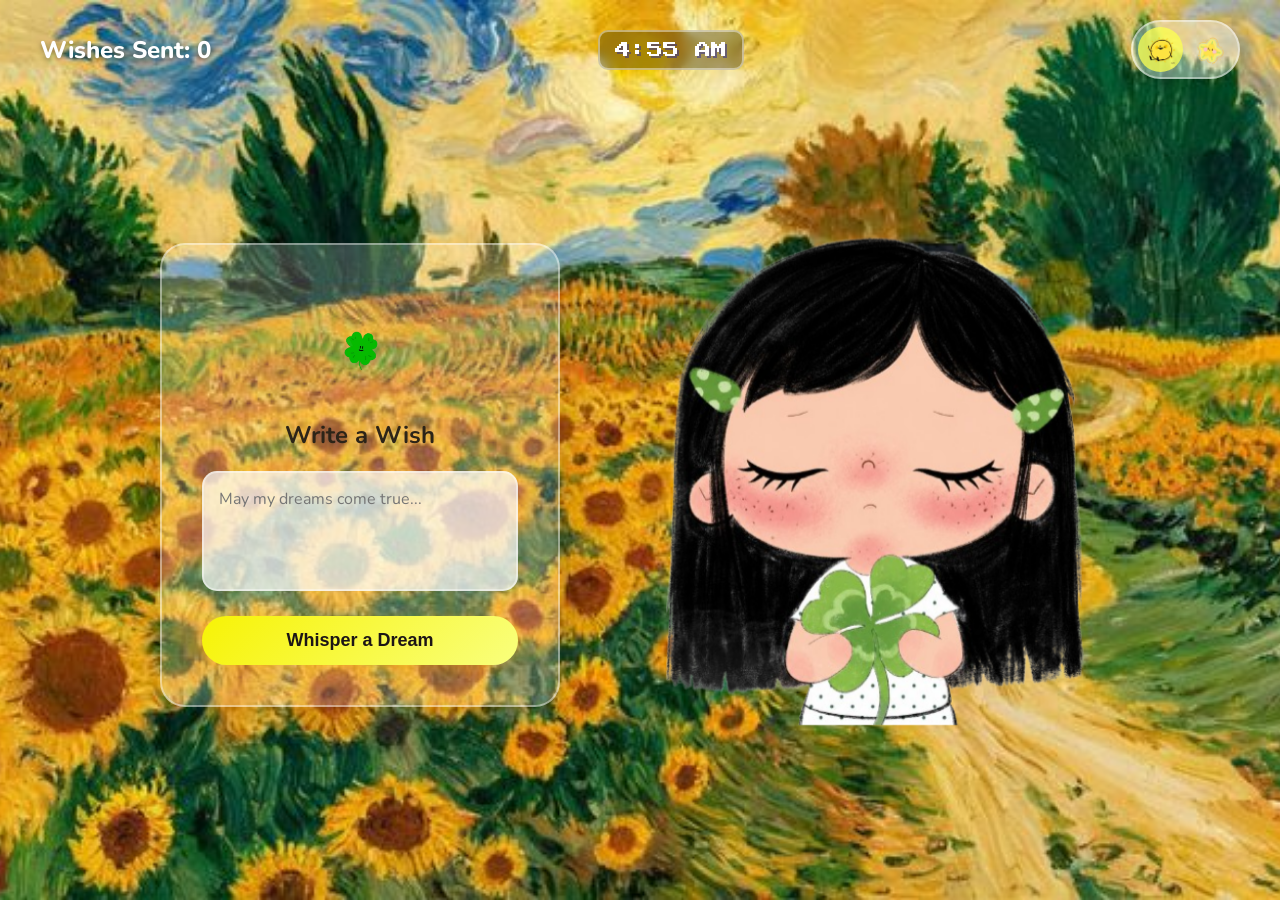
==== follow/index.html @ f3f9ded6 "final" ====
<!DOCTYPE html>
<html lang="en" data-theme="light">

<head>
    <meta charset="UTF-8">
    <meta name="viewport" content="width=device-width, initial-scale=1.0">
    <title>Wish Form - Lucky Clover & Shooting Star</title>

    <link rel="preconnect" href="https://fonts.googleapis.com">
    <link href="https://fonts.googleapis.com/css2?family=Nunito:wght@400;600;800&family=Press+Start+2P&display=swap"
        rel="stylesheet">
    <link rel="stylesheet" href="style.css">
</head>

<body>


    <header>
        <div class="constellation-board">
            <span id="wishesCount">Wishes Sent: 0</span>
        </div>

        <div id="pixelClock" class="pixel-clock">00:00</div>

        <div class="controls">

            <button class="theme-toggle" id="themeToggle" aria-label="Toggle theme">
                <div class="icon active" id="sunIcon">
                    <img src="../assest/bright-assests.png" alt="Day">
                </div>
                <div class="icon" id="moonIcon">
                    <img src="../assest/star-assets.png" alt="Night">
                </div>
            </button>
        </div>
    </header>

    <!-- Clouds -->
    <img src="../assest/clouds.png" class="cloud cloud-1" alt="">
    <img src="../assest/clouds%202.png" class="cloud cloud-2" alt="">
    <img src="../assest/clouds%203.png" class="cloud cloud-3" alt="">

    <main>
        <div class="wish-container">
            <img src="../assest/luck-leaf.png" class="luck-leaf" id="clover" alt="lucky leaf" width="100px">
            <h2>Write a Wish</h2>
            <textarea class="wish-input" id="wishInput" placeholder="May my dreams come true..."></textarea>
            <button class="luck-btn" id="luckBtn">Whisper a Dream</button>
        </div>

        <div class="char-col">
            <div class="char-wrap" id="charWrap">
                <div class="message-bubble" id="messageBubble"></div>
                <img id="img-base" src="../assest/original-assets.png" alt="character">
                <div class="eyes-container" id="eyesContainer">
                    <img id="img-eyes" src="../assest/eye-assets.png" alt="eyes">
                </div>
                <img id="img-expr" src="" alt="expression">
            </div>
        </div>
    </main>

    <script src="script.js"></script>
</body>

</html>
---- follow/style.css ----
*,
*::before,
*::after {
    box-sizing: border-box;
    margin: 0;
    padding: 0;
}

:root {
    --bg-glass: rgba(255, 255, 255, 0.2);
    --border-glass: rgba(255, 255, 255, 0.4);
    --text-color: #2C2418;
    --toggle-track: rgba(255, 255, 255, 0.4);
    --toggle-thumb: #fcff51c3;
}

[data-theme="dark"] {
    --bg-glass: rgba(0, 0, 0, 0.4);
    --border-glass: rgba(255, 255, 255, 0.2);
    --text-color: #F0E8D5;
    --toggle-track: rgba(0, 0, 0, 0.6);
    --toggle-thumb: #444;
}

body {

    font-family: 'Nunito', sans-serif;
    min-height: 100vh;
    overflow: hidden;
    background-color: hsl(197, 71%, 73%);
    background-image: url('../assest/morningbg.jpg');

    background-size: cover;
    background-position: center;
    background-repeat: no-repeat;

    transition: background-image 1s ease-in-out;
    color: var(--text-color);

}

[data-theme="dark"] body {
    background-image: url('../assest/nightbg.jpg');
    background-color: #0b1021;
}

/* Clouds */
.cloud {
    position: absolute;
    z-index: 1;
    opacity: 0.8;
    animation: float-cloud linear infinite;
    display: none; /* Removed from bright view */
}

[data-theme="dark"] .cloud {
    display: block;
}

.cloud-1 {
    top: 10%;
    animation-duration: 40s;
    width: 250px;
}

.cloud-2 {
    top: 30%;
    animation-duration: 60s;
    width: 180px;
    left: -200px;
    animation-delay: -20s;
}

.cloud-3 {
    top: 15%;
    animation-duration: 50s;
    width: 300px;
    left: -250px;
    animation-delay: -10s;
}

@keyframes float-cloud {
    0% {
        transform: translateX(-350px);
    }

    100% {
        transform: translateX(100vw);
    }
}

/* Sparkles / Star Dust */
.sparkle {
    position: absolute;
    width: 8px;
    height: 8px;
    background: white;
    border-radius: 50%;
    box-shadow: 0 0 10px 3px rgba(255, 255, 255, 0.8), 0 0 20px 5px #f6d365;
    pointer-events: none;
    z-index: 9999;
    animation: sparkle-fade 1s forwards;
}

@keyframes sparkle-fade {
    0% {
        opacity: 1;
        transform: scale(1) translateY(0);
    }

    100% {
        opacity: 0;
        transform: scale(0.2) translateY(-30px);
    }
}

/* Rain turning into stars */
.raindrop {
    position: absolute;
    width: 2px;
    height: 20px;
    background: linear-gradient(to bottom, rgba(255, 255, 255, 0), rgba(255, 255, 255, 0.8));
    animation: rain-fall 3s linear forwards;
    z-index: 5;
}

@keyframes rain-fall {
    0% {
        transform: translateY(-50px);
        opacity: 1;
    }

    80% {
        transform: translateY(80vh);
        opacity: 1;
        width: 2px;
        height: 20px;
        background: rgba(255, 255, 255, 0.8);
    }

    100% {
        transform: translateY(85vh) scale(2);
        opacity: 0;
        width: 12px;
        height: 12px;
        background: #FFD700;
        clip-path: polygon(50% 0%, 61% 35%, 98% 35%, 68% 57%, 79% 91%, 50% 70%, 21% 91%, 32% 57%, 2% 35%, 39% 35%);
        border-radius: 0;
    }
}

/* Top Bar */
header {
    position: fixed;
    top: 0;
    left: 0;
    right: 0;
    z-index: 100;
    display: flex;
    justify-content: space-between;
    padding: 20px 40px;
    align-items: center;
}

.constellation-board {
    font-size: 24px;
    font-weight: 800;
    color: #fff;
    text-shadow: 0 2px 5px rgba(0, 0, 0, 0.4);
    display: flex;
    align-items: center;
    gap: 10px;
}

/* Pixel Clock */
.pixel-clock {
    font-family: 'Press Start 2P', cursive;
    font-size: 16px;
    color: #fff;
    text-shadow: 2px 2px 0px rgba(43, 41, 153, 0.5);
    background: rgba(0, 0, 0, 0.3);
    padding: 10px 15px;
    border-radius: 10px;
    border: 2px solid rgba(255, 255, 255, 0.434);
    backdrop-filter: blur(5px);
}

/* Pill Capsule Theme Toggle */
.theme-toggle {
    display: flex;
    align-items: center;
    background: var(--toggle-track);
    border-radius: 30px;
    padding: 5px;
    cursor: pointer;
    gap: 5px;
    transition: background 0.3s;
    border: 2px solid var(--border-glass);
    outline: none;
    box-shadow: 0 5px 15px rgba(0,0,0,0.2);
}

.theme-toggle .icon {
    width: 45px;
    height: 45px;
    border-radius: 50%;
    display: flex;
    align-items: center;
    justify-content: center;
    transition: background 0.3s;
}

.theme-toggle .icon img {
    width: 30px;
    height: 30px;
    object-fit: contain;
}

.theme-toggle .icon.active {
    background: var(--toggle-thumb);
}




/* Main Content */
main {
    position: relative;
    display: flex;
    z-index: 1;
    justify-content: center;
    align-items: center;
    height: 100vh;
    gap: 60px;
    padding-top: 50px;
}

/* Wish Form */
.wish-container {
    background: var(--bg-glass);
    backdrop-filter: blur(12px);
    border: 2px solid var(--border-glass);
    padding: 40px;
    border-radius: 25px;
    display: flex;
    flex-direction: column;
    align-items: center;
    width: 400px;
    box-shadow: 0 10px 40px rgba(0, 0, 0, 0.15);
}

.clover-container {
    font-size: 50px;
    margin-bottom: 20px;
    transition: transform 0.2s;
    text-shadow: 0 0 20px rgba(168, 230, 150, 0.8);
}

h2 {
    margin-bottom: 20px;
    text-align: center;
}

.wish-input {
    width: 100%;
    height: 120px;
    border-radius: 15px;
    border: 2px solid var(--border-glass);
    padding: 15px;
    font-size: 16px;
    font-family: inherit;
    resize: none;
    outline: none;
    background: rgba(255, 255, 255, 0.7);
    margin-bottom: 25px;
    transition: all 0.3s;
}

[data-theme="dark"] .wish-input {
    background: rgba(20, 20, 30, 0.7);
    color: #fff;
}

.wish-input:focus {
    box-shadow: 0 0 15px rgba(255, 255, 255, 0.5);
    border-color: #fff;
}

.luck-btn {
    background: linear-gradient(135deg, #f7f305, #f9ff7d);
    color: #1c1515;
    border: none;
    padding: 14px 30px;
    border-radius: 30px;
    font-size: 18px;
    font-weight: 800;
    cursor: pointer;
    transition: transform 0.2s, box-shadow 0.2s;
    box-shadow: 0 5px 20px rgba(255, 165, 0, 0.4);
    width: 100%;
}

.luck-btn:hover {
    transform: translateY(-3px);
    box-shadow: 0 8px 25px rgba(255, 165, 0, 0.6);
}

.luck-btn:active {
    transform: translateY(1px);
}

/* Character */
.char-wrap {
    position: relative;
    width: 500px;
    height: 600px;
    user-select: none;
    pointer-events: auto;
    cursor: pointer;
    mix-blend-mode: multiply;
}

.char-wrap img {
    position: absolute;
    top: 0;
    left: 0;
    width: 100%;
    height: 100%;
    object-fit: contain;
}

#img-base {
    z-index: 1;
    transition: opacity 0.2s;
}

.eyes-container {
    position: absolute;
    top: 0;
    left: 0;
    width: 100%;
    height: 100%;
    transform: scale(0.65);
    transform-origin: center 48%;
    /* Centers it with the face eye sockets */
    pointer-events: none;
    z-index: 2;
    /* Ensures eyes sit on top of the base image properly */
    transition: opacity 0.2s;
}

#img-eyes {
    position: absolute;
    top: 0;
    left: 0;
    width: 100%;
    height: 100%;
    object-fit: contain;
    z-index: 2;
    transition: transform 0.05s linear;
}

#img-expr {
    position: absolute;
    top: 0;
    left: 0px;
    width: 100%;
    height: 100%;
    object-fit: contain;
    z-index: 3;
    opacity: 0;
    transition: opacity 0.2s;
}

#img-expr.visible {
    opacity: 1;
}

/* Flying Wish */
.flying-wish {
    position: absolute;
    font-size: 30px;
    pointer-events: none;
    z-index: 200;
    animation: fly-to-sky 2.5s forwards cubic-bezier(0.25, 0.1, 0.25, 1);
    filter: drop-shadow(0 0 10px #FFD700);
}

@keyframes fly-to-sky {
    0% {
        opacity: 1;
        transform: translateY(0) scale(1) rotate(0deg);
    }

    100% {
        opacity: 0;
        transform: translateY(-100vh) translateX(150px) scale(0.3) rotate(360deg);
    }
}

/* Message Bubble */
.message-bubble {
    position: absolute;
    top: -50px;
    left: 50%;
    transform: translateX(-50%) translateY(20px);
    background: rgba(255, 255, 255, 0.95); /* Solid white background for visibility */
    border: 2px solid #fff;
    padding: 15px 25px;
    border-radius: 25px;
    font-size: 18px;
    font-weight: 700;
    color: #2C2418;
    z-index: 100;
    pointer-events: none;
    opacity: 0;
    transition: all 0.5s cubic-bezier(0.175, 0.885, 0.32, 1.275);
    white-space: nowrap;
    box-shadow: 0 10px 30px rgba(0, 0, 0, 0.2);
}

[data-theme="dark"] .message-bubble {
    background: rgba(255, 255, 255, 0.9);
    color: #000;
}

.message-bubble.show {
    opacity: 1;
    transform: translateX(-50%) translateY(0);
}

.message-bubble::after {
    content: '';
    position: absolute;
    bottom: -10px;
    left: 50%;
    transform: translateX(-50%);
    width: 0;
    height: 0;
    border-left: 10px solid transparent;
    border-right: 10px solid transparent;
    border-top: 10px solid #fff;
}

/* Responsive Design */
@media (max-width: 900px) {
    main {
        flex-direction: column;
        height: auto;
        padding: 80px 20px 40px;
        gap: 30px;
        overflow-y: auto;
    }

    .wish-container {
        width: 100%;
        max-width: 350px;
        padding: 20px;
    }

    .char-wrap {
        width: 100%;
        max-width: 350px;
        height: 420px;
    }

    header {
        padding: 15px 20px;
    }

    .constellation-board {
        font-size: 18px;
    }

    .pixel-clock {
        font-size: 12px;
        padding: 8px 12px;
    }

    .theme-toggle .icon {
        width: 38px;
        height: 38px;
    }
}
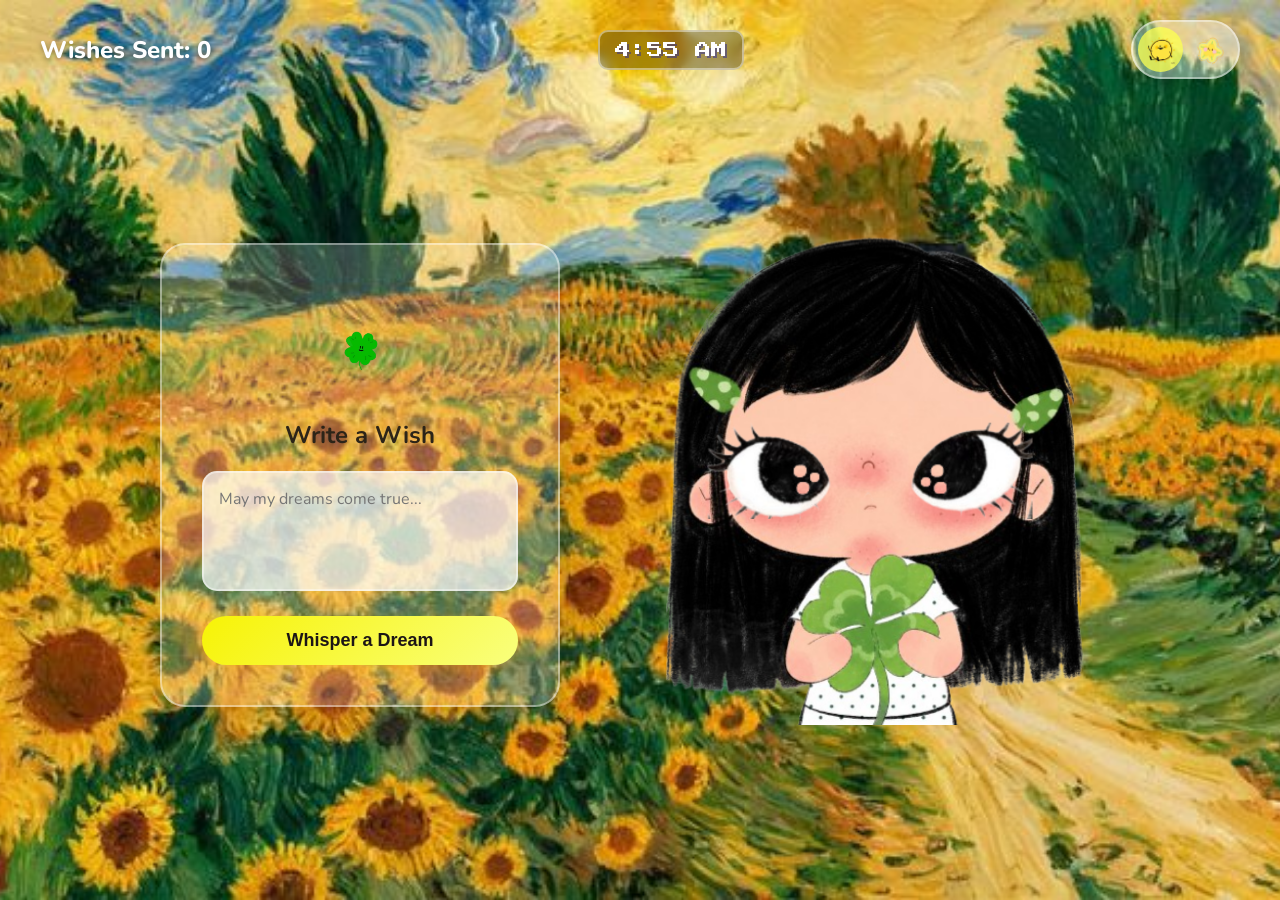
==== commit 33247ef4: "Fix asset paths after moving folder and rename to index.html" ====
--- a/follow/index.html
+++ b/follow/index.html
@@ -26,23 +26,23 @@
 
             <button class="theme-toggle" id="themeToggle" aria-label="Toggle theme">
                 <div class="icon active" id="sunIcon">
-                    <img src="../assest/bright-assests.png" alt="Day">
+                    <img src="assest/bright-assests.png" alt="Day">
                 </div>
                 <div class="icon" id="moonIcon">
-                    <img src="../assest/star-assets.png" alt="Night">
+                    <img src="assest/star-assets.png" alt="Night">
                 </div>
             </button>
         </div>
     </header>
 
     <!-- Clouds -->
-    <img src="../assest/clouds.png" class="cloud cloud-1" alt="">
-    <img src="../assest/clouds%202.png" class="cloud cloud-2" alt="">
-    <img src="../assest/clouds%203.png" class="cloud cloud-3" alt="">
+    <img src="assest/clouds.png" class="cloud cloud-1" alt="">
+    <img src="assest/clouds%202.png" class="cloud cloud-2" alt="">
+    <img src="assest/clouds%203.png" class="cloud cloud-3" alt="">
 
     <main>
         <div class="wish-container">
-            <img src="../assest/luck-leaf.png" class="luck-leaf" id="clover" alt="lucky leaf" width="100px">
+            <img src="assest/luck-leaf.png" class="luck-leaf" id="clover" alt="lucky leaf" width="100px">
             <h2>Write a Wish</h2>
             <textarea class="wish-input" id="wishInput" placeholder="May my dreams come true..."></textarea>
             <button class="luck-btn" id="luckBtn">Whisper a Dream</button>
@@ -51,9 +51,9 @@
         <div class="char-col">
             <div class="char-wrap" id="charWrap">
                 <div class="message-bubble" id="messageBubble"></div>
-                <img id="img-base" src="../assest/original-assets.png" alt="character">
+                <img id="img-base" src="assest/original-assets.png" alt="character">
                 <div class="eyes-container" id="eyesContainer">
-                    <img id="img-eyes" src="../assest/eye-assets.png" alt="eyes">
+                    <img id="img-eyes" src="assest/eye-assets.png" alt="eyes">
                 </div>
                 <img id="img-expr" src="" alt="expression">
             </div>
--- a/follow/style.css
+++ b/follow/style.css
@@ -28,7 +28,7 @@
     min-height: 100vh;
     overflow: hidden;
     background-color: hsl(197, 71%, 73%);
-    background-image: url('../assest/morningbg.jpg');
+    background-image: url('assest/morningbg.jpg');
 
     background-size: cover;
     background-position: center;
@@ -40,7 +40,7 @@
 }
 
 [data-theme="dark"] body {
-    background-image: url('../assest/nightbg.jpg');
+    background-image: url('assest/nightbg.jpg');
     background-color: #0b1021;
 }
 
